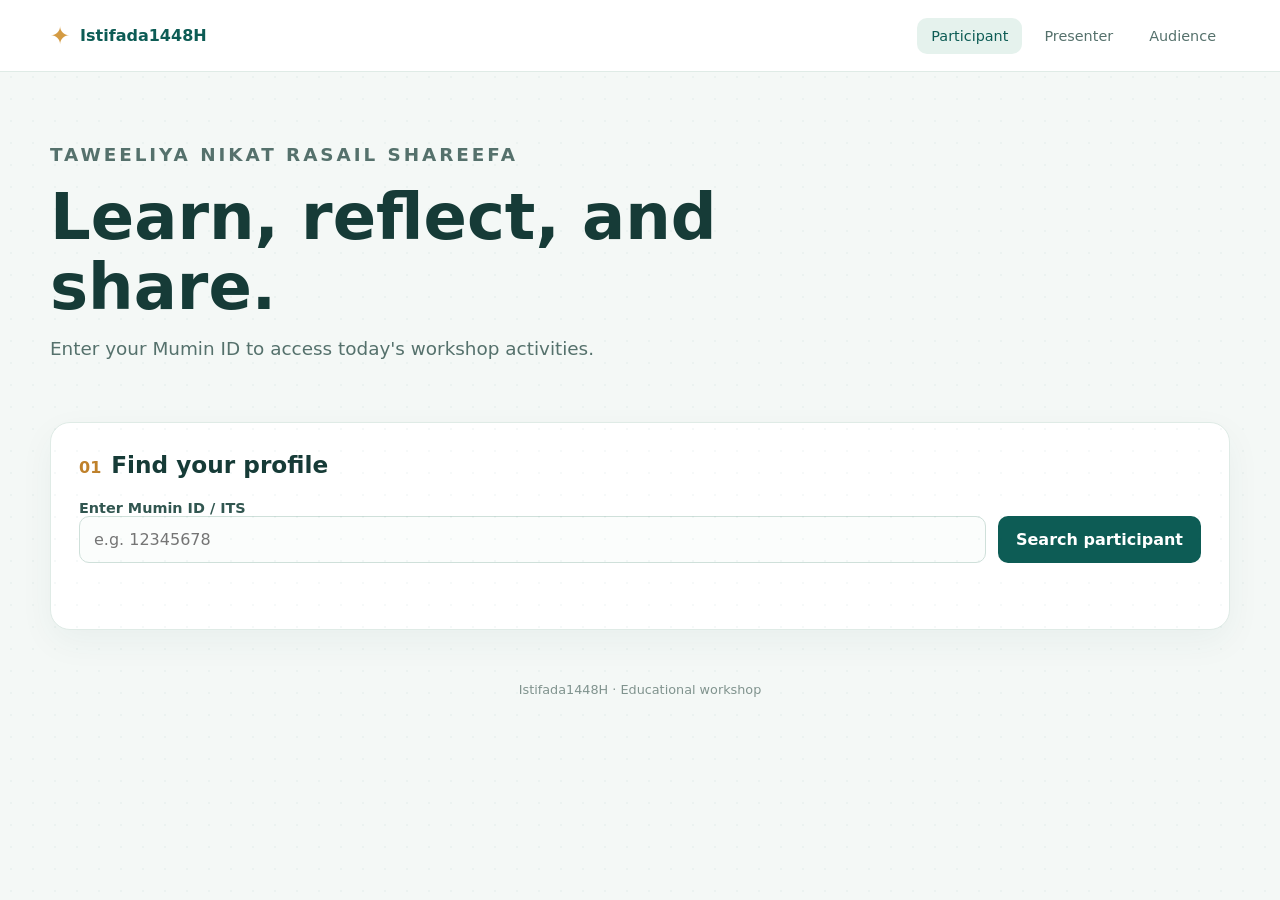
==== index.html @ 17bc210a "Build complete GitHub Pages workshop frontend" ====
<!doctype html>
<html lang="en" dir="ltr">
<head><meta charset="utf-8"><meta name="viewport" content="width=device-width,initial-scale=1"><meta name="theme-color" content="#0d5c55"><title>Istifada1448H · Quiz</title><link rel="stylesheet" href="css/style.css"></head>
<body data-page="participant"><header class="site-header"><div class="brand"><span class="brand-mark">✦</span><span id="brand-name">Istifada1448H</span></div><nav><a class="active" href="index.html">Participant</a><a href="presenter.html">Presenter</a><a href="audience.html">Audience</a></nav></header><main class="shell"><section class="hero"><p class="eyebrow">Taweeliya Nikat Rasail Shareefa</p><h1>Learn, reflect, and share.</h1><p>Enter your Mumin ID to access today's workshop activities.</p></section><section class="card" id="participant-panel"><div class="section-heading"><div><span class="step">01</span><h2>Find your profile</h2></div></div><form id="participant-form" class="inline-form"><label for="mumin-id">Enter Mumin ID / ITS</label><div class="input-action"><input id="mumin-id" required inputmode="numeric" autocomplete="off" placeholder="e.g. 12345678"><button class="btn primary" type="submit">Search participant</button></div></form><div id="participant-message" class="message" role="status"></div><div id="profile" class="profile hidden"></div></section><section id="actions" class="card hidden"><div class="section-heading"><div><span class="step">02</span><h2>Choose an activity</h2></div></div><div class="action-grid"><button id="start-quiz" class="action-card"><span class="action-icon">✎</span><strong>Take today's quiz</strong><small>Answer the daily questions</small></button><button id="ask-question" class="action-card"><span class="action-icon">?</span><strong>Ask a question</strong><small>Share with the presenter</small></button></div></section><section id="quiz-section" class="card hidden"><div id="quiz-root"></div></section><section id="question-section" class="card hidden"><div class="section-heading"><div><span class="step">03</span><h2>Ask a question</h2></div></div><form id="audience-form" class="form-grid"><label>Name<input id="question-name" required></label><label>Question type<select id="question-type"><option value="Text">Text</option><option value="Picture">Picture</option></select></label><label class="full">Question<textarea id="question-text" rows="5" required></textarea></label><label id="question-image-wrap" class="full hidden">Image<input id="question-image" type="file" accept="image/*"><small>Images are securely uploaded to the workshop Drive folder.</small></label><div class="full form-actions"><button class="btn ghost" type="button" id="cancel-question">Cancel</button><button class="btn primary" type="submit">Submit question</button></div><div id="question-message" class="message full"></div></form></section></main><footer>Istifada1448H · Educational workshop</footer><script src="js/config.js"></script><script src="js/utils.js"></script><script src="js/api.js"></script><script src="js/quiz.js"></script><script src="js/participant.js"></script></body></html>
---- css/style.css ----
@font-face{font-family:Kanz;src:url('../fonts/Kanz-al-Marjaan.woff2') format('woff2');font-display:swap}*{box-sizing:border-box}body{margin:0;background:#f4f8f6;color:#163b37;font:16px Inter,system-ui,-apple-system,sans-serif}body:before{content:'';position:fixed;inset:0;pointer-events:none;opacity:.035;background-image:radial-gradient(#0d5c55 1px,transparent 1px);background-size:22px 22px}h1,h2,h3,p{margin-top:0}h1{font-size:clamp(2rem,5vw,4rem);line-height:1.08;margin-bottom:1rem}h2{font-size:1.45rem}a{color:inherit;text-decoration:none}.site-header{height:72px;padding:0 max(22px,calc((100% - 1180px)/2));display:flex;align-items:center;justify-content:space-between;background:#fff;border-bottom:1px solid #dfebe6;position:sticky;top:0;z-index:5}.brand{font-weight:800;color:#0d5c55;display:flex;gap:10px;align-items:center}.brand-mark{color:#d49b43;font-size:1.5rem}nav{display:flex;gap:8px}nav a{padding:10px 14px;border-radius:10px;color:#55716c;font-size:.9rem}nav a.active,nav a:hover{background:#e5f2ed;color:#0d5c55}.shell{width:min(1180px,calc(100% - 32px));margin:auto}.hero{padding:72px 0 45px;max-width:740px}.hero p{color:#55716c;font-size:1.15rem}.eyebrow{color:#bf812b;text-transform:uppercase;letter-spacing:.16em;font-size:.72rem;font-weight:800}.card{background:#fff;border:1px solid #dfebe6;border-radius:20px;padding:28px;margin:0 0 22px;box-shadow:0 12px 35px #1d554b0d}.narrow{max-width:520px;margin:90px auto}.section-heading{display:flex;justify-content:space-between;align-items:center;margin-bottom:22px}.section-heading h2{display:inline;margin-left:10px}.step{color:#bf812b;font-weight:800}.inline-form label,label{display:grid;gap:8px;font-weight:650;color:#315650;font-size:.9rem}.input-action{display:flex;gap:12px}.input-action input{flex:1}input,textarea,select{border:1px solid #cfe0da;border-radius:10px;padding:13px 14px;background:#fbfdfc;color:#163b37;font:inherit;min-width:0}input:focus,textarea:focus,select:focus{outline:3px solid #c9e7dd;border-color:#0d5c55}.btn{border:0;border-radius:10px;padding:12px 18px;font:inherit;font-weight:750;cursor:pointer;transition:.2s}.btn:disabled{opacity:.55;cursor:wait}.primary{background:#0d5c55;color:white}.primary:hover{background:#094940}.secondary{background:#d49b43;color:#fff}.ghost{background:#edf5f2;color:#315650}.message{padding:12px;border-radius:10px;margin-top:14px}.message.error{background:#fff0ef;color:#a3342c}.message.success{background:#e7f6ec;color:#176b3c}.message.info{background:#eef7f5}.hidden{display:none!important}.profile-title{display:flex;align-items:center;gap:14px;border-bottom:1px solid #e4eee9;padding-bottom:18px;margin-bottom:18px}.avatar{width:48px;height:48px;border-radius:50%;display:grid;place-items:center;background:#d49b43;color:white;font-size:1.5rem;font-weight:800}.profile-title h3{margin:0}.profile-title p{margin:4px 0 0;color:#708781}.profile-grid{display:grid;grid-template-columns:repeat(auto-fit,minmax(150px,1fr));gap:18px}.profile-grid small,.result-grid small,.stat small{display:block;color:#738984;font-size:.75rem}.profile-grid strong{display:block;margin-top:4px}.action-grid{display:grid;grid-template-columns:repeat(2,1fr);gap:14px}.action-card{text-align:left;background:#f5faf8;border:1px solid #dbece5;border-radius:15px;padding:24px;cursor:pointer;color:#163b37}.action-card:hover{border-color:#0d5c55;transform:translateY(-2px)}.action-icon{display:block;color:#bf812b;font-size:2rem;margin-bottom:15px}.action-card strong,.action-card small{display:block}.action-card small{color:#6d827e;margin-top:6px}.quiz-head{display:flex;justify-content:space-between;align-items:center;gap:20px}.progress{width:180px;background:#e4eee9;height:8px;border-radius:8px}.progress span{display:block;background:#0d5c55;height:100%;border-radius:8px}.question{padding:25px 0}.question h3{font-size:1.35rem;line-height:1.5}.options{display:grid;gap:10px}.option{display:flex;align-items:center;gap:12px;padding:15px;border:1px solid #dbe9e4;border-radius:12px;cursor:pointer}.option:has(input:checked){border-color:#0d5c55;background:#edf8f3}.option input{accent-color:#0d5c55}.question-image{max-width:100%;max-height:330px;display:block;border-radius:12px;margin:15px 0}.quiz-nav,.form-actions{display:flex;justify-content:space-between;gap:10px}.form-grid{display:grid;grid-template-columns:repeat(2,1fr);gap:18px}.form-grid .full{grid-column:1/-1}.result{text-align:center;padding:20px}.success-icon{margin:auto auto 15px;width:60px;height:60px;border-radius:50%;display:grid;place-items:center;background:#dff3e5;color:#168047;font-size:2rem}.result-grid{display:grid;grid-template-columns:repeat(4,1fr);gap:10px;margin:28px 0}.result-grid div,.stat{background:#f4faf7;padding:18px;border-radius:12px}.result-grid strong{display:block;font-size:1.4rem;margin-top:5px}.dashboard{padding-top:45px}.dashboard-top,.panel-heading{display:flex;align-items:center;justify-content:space-between;gap:16px}.toolbar{display:flex;gap:8px;flex-wrap:wrap}.stat-grid{display:grid;grid-template-columns:repeat(5,1fr);gap:12px;margin:25px 0}.stat strong{font-size:1.7rem;display:block;margin-top:7px}.tabs{display:flex;gap:4px;overflow:auto;margin-bottom:18px}.tabs button{border:0;background:transparent;padding:12px 15px;color:#66817b;cursor:pointer;white-space:nowrap}.tabs button.active{color:#0d5c55;border-bottom:3px solid #d49b43;font-weight:750}.tab-panel{display:none}.tab-panel.active{display:block}.table-wrap{overflow:auto}table{border-collapse:collapse;width:100%;font-size:.88rem}th,td{text-align:left;padding:12px;border-bottom:1px solid #e5efeb;white-space:nowrap}th{color:#66817b;font-size:.75rem;text-transform:uppercase}.empty{color:#738984}.settings-grid{display:grid;grid-template-columns:repeat(3,1fr);gap:15px}.settings-grid input{width:100%}footer{text-align:center;color:#80938e;font-size:.8rem;padding:30px}.audience-page{background:#092f2d;color:#fff}.audience-shell{min-height:100vh;width:min(1250px,calc(100% - 70px));margin:auto;padding:45px 0;position:relative}.audience-brand{font-size:1.3rem;font-weight:800;color:#f0c678}.audience-meta{display:flex;gap:12px;justify-content:flex-end}.audience-meta span{background:#ffffff16;border:1px solid #ffffff22;padding:10px 15px;border-radius:30px;color:#d5e8df}.audience-hero{text-align:center;padding:13vh 0 10vh}.audience-hero h1{font-size:clamp(3rem,8vw,8rem);font-family:Kanz,Georgia,serif}.audience-hero p:last-child{font-size:1.3rem;color:#b9d7cb}.audience-questions{display:grid;grid-template-columns:repeat(2,1fr);gap:15px}.audience-question{background:#ffffff0d;border:1px solid #ffffff1c;border-radius:18px;padding:25px}.audience-question h2{line-height:1.4}.badge{color:#f0c678;text-transform:uppercase;font-size:.7rem;letter-spacing:.1em}.answer{color:#c9e8da}.leaderboard{margin:35px auto;max-width:650px}.leaderboard h2{text-align:center}.leaderboard div{display:flex;justify-content:space-between;padding:16px;border-bottom:1px solid #ffffff20}.audience-clock{position:fixed;bottom:24px;right:30px;color:#9bc2b5}@media(max-width:760px){.site-header{height:auto;padding:15px;align-items:flex-start;gap:12px;flex-direction:column}nav{width:100%;justify-content:space-between}.hero{padding:45px 0 28px}.input-action,.dashboard-top,.panel-heading{align-items:stretch;flex-direction:column}.action-grid,.form-grid{grid-template-columns:1fr}.form-grid .full{grid-column:auto}.stat-grid{grid-template-columns:repeat(2,1fr)}.result-grid{grid-template-columns:repeat(2,1fr)}.settings-grid{grid-template-columns:1fr}.audience-shell{width:calc(100% - 30px);padding:25px 0}.audience-meta{justify-content:flex-start;flex-wrap:wrap}.audience-hero{padding:10vh 0}.audience-questions{grid-template-columns:1fr}}
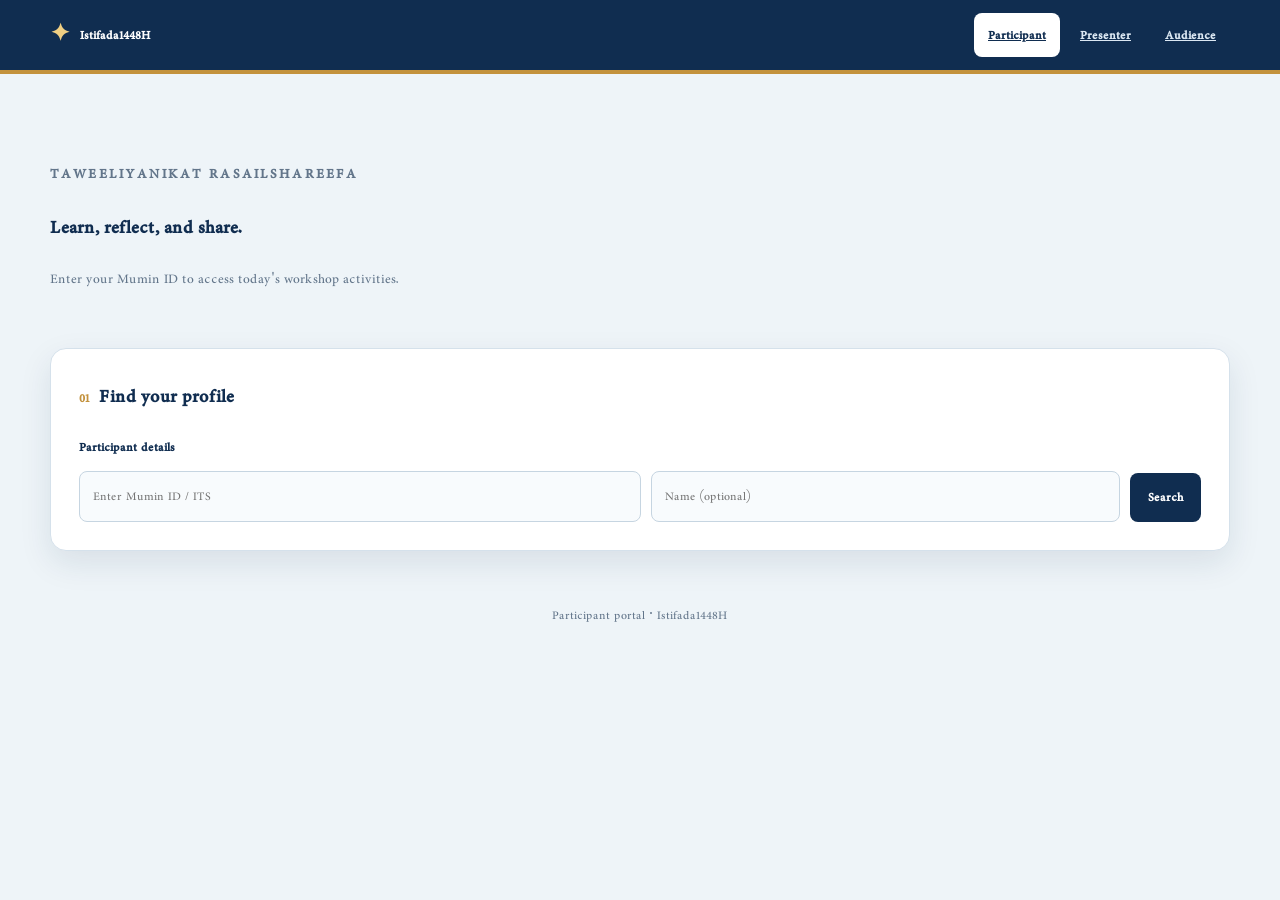
==== commit c6dbfc00: "Update participant identity display, Kanz typography, and audience group header" ====
--- a/index.html
+++ b/index.html
@@ -1,4 +1,21 @@
 <!doctype html>
 <html lang="en" dir="ltr">
-<head><meta charset="utf-8"><meta name="viewport" content="width=device-width,initial-scale=1"><meta name="theme-color" content="#0d5c55"><title>Istifada1448H · Quiz</title><link rel="stylesheet" href="css/style.css"></head>
-<body data-page="participant"><header class="site-header"><div class="brand"><span class="brand-mark">✦</span><span id="brand-name">Istifada1448H</span></div><nav><a class="active" href="index.html">Participant</a><a href="presenter.html">Presenter</a><a href="audience.html">Audience</a></nav></header><main class="shell"><section class="hero"><p class="eyebrow">Taweeliya Nikat Rasail Shareefa</p><h1>Learn, reflect, and share.</h1><p>Enter your Mumin ID to access today's workshop activities.</p></section><section class="card" id="participant-panel"><div class="section-heading"><div><span class="step">01</span><h2>Find your profile</h2></div></div><form id="participant-form" class="inline-form"><label for="mumin-id">Enter Mumin ID / ITS</label><div class="input-action"><input id="mumin-id" required inputmode="numeric" autocomplete="off" placeholder="e.g. 12345678"><button class="btn primary" type="submit">Search participant</button></div></form><div id="participant-message" class="message" role="status"></div><div id="profile" class="profile hidden"></div></section><section id="actions" class="card hidden"><div class="section-heading"><div><span class="step">02</span><h2>Choose an activity</h2></div></div><div class="action-grid"><button id="start-quiz" class="action-card"><span class="action-icon">✎</span><strong>Take today's quiz</strong><small>Answer the daily questions</small></button><button id="ask-question" class="action-card"><span class="action-icon">?</span><strong>Ask a question</strong><small>Share with the presenter</small></button></div></section><section id="quiz-section" class="card hidden"><div id="quiz-root"></div></section><section id="question-section" class="card hidden"><div class="section-heading"><div><span class="step">03</span><h2>Ask a question</h2></div></div><form id="audience-form" class="form-grid"><label>Name<input id="question-name" required></label><label>Question type<select id="question-type"><option value="Text">Text</option><option value="Picture">Picture</option></select></label><label class="full">Question<textarea id="question-text" rows="5" required></textarea></label><label id="question-image-wrap" class="full hidden">Image<input id="question-image" type="file" accept="image/*"><small>Images are securely uploaded to the workshop Drive folder.</small></label><div class="full form-actions"><button class="btn ghost" type="button" id="cancel-question">Cancel</button><button class="btn primary" type="submit">Submit question</button></div><div id="question-message" class="message full"></div></form></section></main><footer>Istifada1448H · Educational workshop</footer><script src="js/config.js"></script><script src="js/utils.js"></script><script src="js/api.js"></script><script src="js/quiz.js"></script><script src="js/participant.js"></script></body></html>
+<head>
+  <meta charset="utf-8"><meta name="viewport" content="width=device-width,initial-scale=1">
+  <meta name="theme-color" content="#102d50"><title>Istifada1448H · Quiz</title>
+  <link rel="stylesheet" href="css/style.css">
+</head>
+<body data-page="participant">
+<header class="site-header"><div class="brand"><span class="brand-mark">✦</span><span>Istifada1448H</span></div><nav><a class="active" href="index.html">Participant</a><a href="presenter.html">Presenter</a><a href="audience.html">Audience</a></nav></header>
+<main class="shell">
+<section class="hero"><p class="eyebrow">TaweeliyaNikat RasailShareefa</p><h1>Learn, reflect, and share.</h1><p>Enter your Mumin ID to access today’s workshop activities.</p></section>
+<section class="card" id="participant-panel"><div class="section-heading"><div><span class="step">01</span><h2>Find your profile</h2></div></div>
+<form id="participant-form" class="inline-form"><label for="mumin-id">Participant details</label><div class="search-row"><input id="mumin-id" name="muminId" required inputmode="numeric" autocomplete="off" placeholder="Enter Mumin ID / ITS"><input id="search-name" name="name" placeholder="Name (optional)" autocomplete="name"><button class="btn primary" type="submit">Search</button></div></form>
+<div id="participant-message" class="message hidden" role="status"></div><div id="profile" class="profile hidden"></div></section>
+<section id="actions" class="card hidden"><div class="section-heading"><div><span class="step">02</span><h2>Choose an activity</h2></div></div><div class="action-grid"><button id="start-quiz" class="action-card" type="button"><span class="action-icon">✎</span><strong>Take today's quiz</strong><small>Answer the daily questions</small></button><button id="ask-question" class="action-card" type="button"><span class="action-icon">?</span><strong>Ask a question</strong><small>Share with the presenter</small></button></div></section>
+<section id="quiz-section" class="card hidden"><div id="quiz-root"></div></section>
+<section id="question-section" class="card hidden"><div class="section-heading"><div><span class="step">03</span><h2>Ask a question</h2></div></div><form id="audience-form" class="form-grid"><label>Question type<select id="question-type"><option value="Text">Text</option><option value="Picture">Picture</option></select></label><label class="full">Question<textarea id="question-text" rows="5" required></textarea></label><label id="question-image-wrap" class="full hidden">Image<input id="question-image" type="file" accept="image/*"><small>Images are securely uploaded through the backend.</small></label><div class="full form-actions"><button id="cancel-question" class="btn ghost" type="button">Cancel</button><button class="btn primary" type="submit">Submit question</button></div><div id="question-message" class="message full hidden" role="status"></div></form></section>
+</main>
+<footer><span id="participant-footer-name">Participant portal</span> · Istifada1448H</footer>
+<script src="js/config.js"></script><script src="js/utils.js"></script><script src="js/api.js"></script><script src="js/quiz.js"></script><script src="js/participant.js"></script>
+</body></html>
--- a/css/style.css
+++ b/css/style.css
@@ -1 +1,3 @@
-@font-face{font-family:Kanz;src:url('../fonts/Kanz-al-Marjaan.woff2') format('woff2');font-display:swap}*{box-sizing:border-box}body{margin:0;background:#f4f8f6;color:#163b37;font:16px Inter,system-ui,-apple-system,sans-serif}body:before{content:'';position:fixed;inset:0;pointer-events:none;opacity:.035;background-image:radial-gradient(#0d5c55 1px,transparent 1px);background-size:22px 22px}h1,h2,h3,p{margin-top:0}h1{font-size:clamp(2rem,5vw,4rem);line-height:1.08;margin-bottom:1rem}h2{font-size:1.45rem}a{color:inherit;text-decoration:none}.site-header{height:72px;padding:0 max(22px,calc((100% - 1180px)/2));display:flex;align-items:center;justify-content:space-between;background:#fff;border-bottom:1px solid #dfebe6;position:sticky;top:0;z-index:5}.brand{font-weight:800;color:#0d5c55;display:flex;gap:10px;align-items:center}.brand-mark{color:#d49b43;font-size:1.5rem}nav{display:flex;gap:8px}nav a{padding:10px 14px;border-radius:10px;color:#55716c;font-size:.9rem}nav a.active,nav a:hover{background:#e5f2ed;color:#0d5c55}.shell{width:min(1180px,calc(100% - 32px));margin:auto}.hero{padding:72px 0 45px;max-width:740px}.hero p{color:#55716c;font-size:1.15rem}.eyebrow{color:#bf812b;text-transform:uppercase;letter-spacing:.16em;font-size:.72rem;font-weight:800}.card{background:#fff;border:1px solid #dfebe6;border-radius:20px;padding:28px;margin:0 0 22px;box-shadow:0 12px 35px #1d554b0d}.narrow{max-width:520px;margin:90px auto}.section-heading{display:flex;justify-content:space-between;align-items:center;margin-bottom:22px}.section-heading h2{display:inline;margin-left:10px}.step{color:#bf812b;font-weight:800}.inline-form label,label{display:grid;gap:8px;font-weight:650;color:#315650;font-size:.9rem}.input-action{display:flex;gap:12px}.input-action input{flex:1}input,textarea,select{border:1px solid #cfe0da;border-radius:10px;padding:13px 14px;background:#fbfdfc;color:#163b37;font:inherit;min-width:0}input:focus,textarea:focus,select:focus{outline:3px solid #c9e7dd;border-color:#0d5c55}.btn{border:0;border-radius:10px;padding:12px 18px;font:inherit;font-weight:750;cursor:pointer;transition:.2s}.btn:disabled{opacity:.55;cursor:wait}.primary{background:#0d5c55;color:white}.primary:hover{background:#094940}.secondary{background:#d49b43;color:#fff}.ghost{background:#edf5f2;color:#315650}.message{padding:12px;border-radius:10px;margin-top:14px}.message.error{background:#fff0ef;color:#a3342c}.message.success{background:#e7f6ec;color:#176b3c}.message.info{background:#eef7f5}.hidden{display:none!important}.profile-title{display:flex;align-items:center;gap:14px;border-bottom:1px solid #e4eee9;padding-bottom:18px;margin-bottom:18px}.avatar{width:48px;height:48px;border-radius:50%;display:grid;place-items:center;background:#d49b43;color:white;font-size:1.5rem;font-weight:800}.profile-title h3{margin:0}.profile-title p{margin:4px 0 0;color:#708781}.profile-grid{display:grid;grid-template-columns:repeat(auto-fit,minmax(150px,1fr));gap:18px}.profile-grid small,.result-grid small,.stat small{display:block;color:#738984;font-size:.75rem}.profile-grid strong{display:block;margin-top:4px}.action-grid{display:grid;grid-template-columns:repeat(2,1fr);gap:14px}.action-card{text-align:left;background:#f5faf8;border:1px solid #dbece5;border-radius:15px;padding:24px;cursor:pointer;color:#163b37}.action-card:hover{border-color:#0d5c55;transform:translateY(-2px)}.action-icon{display:block;color:#bf812b;font-size:2rem;margin-bottom:15px}.action-card strong,.action-card small{display:block}.action-card small{color:#6d827e;margin-top:6px}.quiz-head{display:flex;justify-content:space-between;align-items:center;gap:20px}.progress{width:180px;background:#e4eee9;height:8px;border-radius:8px}.progress span{display:block;background:#0d5c55;height:100%;border-radius:8px}.question{padding:25px 0}.question h3{font-size:1.35rem;line-height:1.5}.options{display:grid;gap:10px}.option{display:flex;align-items:center;gap:12px;padding:15px;border:1px solid #dbe9e4;border-radius:12px;cursor:pointer}.option:has(input:checked){border-color:#0d5c55;background:#edf8f3}.option input{accent-color:#0d5c55}.question-image{max-width:100%;max-height:330px;display:block;border-radius:12px;margin:15px 0}.quiz-nav,.form-actions{display:flex;justify-content:space-between;gap:10px}.form-grid{display:grid;grid-template-columns:repeat(2,1fr);gap:18px}.form-grid .full{grid-column:1/-1}.result{text-align:center;padding:20px}.success-icon{margin:auto auto 15px;width:60px;height:60px;border-radius:50%;display:grid;place-items:center;background:#dff3e5;color:#168047;font-size:2rem}.result-grid{display:grid;grid-template-columns:repeat(4,1fr);gap:10px;margin:28px 0}.result-grid div,.stat{background:#f4faf7;padding:18px;border-radius:12px}.result-grid strong{display:block;font-size:1.4rem;margin-top:5px}.dashboard{padding-top:45px}.dashboard-top,.panel-heading{display:flex;align-items:center;justify-content:space-between;gap:16px}.toolbar{display:flex;gap:8px;flex-wrap:wrap}.stat-grid{display:grid;grid-template-columns:repeat(5,1fr);gap:12px;margin:25px 0}.stat strong{font-size:1.7rem;display:block;margin-top:7px}.tabs{display:flex;gap:4px;overflow:auto;margin-bottom:18px}.tabs button{border:0;background:transparent;padding:12px 15px;color:#66817b;cursor:pointer;white-space:nowrap}.tabs button.active{color:#0d5c55;border-bottom:3px solid #d49b43;font-weight:750}.tab-panel{display:none}.tab-panel.active{display:block}.table-wrap{overflow:auto}table{border-collapse:collapse;width:100%;font-size:.88rem}th,td{text-align:left;padding:12px;border-bottom:1px solid #e5efeb;white-space:nowrap}th{color:#66817b;font-size:.75rem;text-transform:uppercase}.empty{color:#738984}.settings-grid{display:grid;grid-template-columns:repeat(3,1fr);gap:15px}.settings-grid input{width:100%}footer{text-align:center;color:#80938e;font-size:.8rem;padding:30px}.audience-page{background:#092f2d;color:#fff}.audience-shell{min-height:100vh;width:min(1250px,calc(100% - 70px));margin:auto;padding:45px 0;position:relative}.audience-brand{font-size:1.3rem;font-weight:800;color:#f0c678}.audience-meta{display:flex;gap:12px;justify-content:flex-end}.audience-meta span{background:#ffffff16;border:1px solid #ffffff22;padding:10px 15px;border-radius:30px;color:#d5e8df}.audience-hero{text-align:center;padding:13vh 0 10vh}.audience-hero h1{font-size:clamp(3rem,8vw,8rem);font-family:Kanz,Georgia,serif}.audience-hero p:last-child{font-size:1.3rem;color:#b9d7cb}.audience-questions{display:grid;grid-template-columns:repeat(2,1fr);gap:15px}.audience-question{background:#ffffff0d;border:1px solid #ffffff1c;border-radius:18px;padding:25px}.audience-question h2{line-height:1.4}.badge{color:#f0c678;text-transform:uppercase;font-size:.7rem;letter-spacing:.1em}.answer{color:#c9e8da}.leaderboard{margin:35px auto;max-width:650px}.leaderboard h2{text-align:center}.leaderboard div{display:flex;justify-content:space-between;padding:16px;border-bottom:1px solid #ffffff20}.audience-clock{position:fixed;bottom:24px;right:30px;color:#9bc2b5}@media(max-width:760px){.site-header{height:auto;padding:15px;align-items:flex-start;gap:12px;flex-direction:column}nav{width:100%;justify-content:space-between}.hero{padding:45px 0 28px}.input-action,.dashboard-top,.panel-heading{align-items:stretch;flex-direction:column}.action-grid,.form-grid{grid-template-columns:1fr}.form-grid .full{grid-column:auto}.stat-grid{grid-template-columns:repeat(2,1fr)}.result-grid{grid-template-columns:repeat(2,1fr)}.settings-grid{grid-template-columns:1fr}.audience-shell{width:calc(100% - 30px);padding:25px 0}.audience-meta{justify-content:flex-start;flex-wrap:wrap}.audience-hero{padding:10vh 0}.audience-questions{grid-template-columns:1fr}}
+@font-face{font-family:Kanz;src:url('../fonts/Kanz-al-Marjaan.woff2') format('woff2');font-display:swap}
+:root{--navy:#102d50;--navy2:#183f6b;--ink:#1c3046;--muted:#62758a;--paper:#fff;--pastel:#eef4f8;--pastel2:#f8fbfd;--line:#d5e1eb;--gold:#c3923d;--success:#1f7a52;--danger:#aa3d39;--shadow:0 12px 32px rgba(16,45,80,.1)}
+*{box-sizing:border-box}html{scroll-behavior:smooth}body{margin:0;background:var(--pastel);color:var(--ink);font:16px/1.55 Kanz,Georgia,"Times New Roman",serif}.site-header{height:74px;display:flex;align-items:center;justify-content:space-between;padding:0 max(22px,calc((100% - 1180px)/2));background:var(--navy);color:#fff;border-bottom:4px solid var(--gold);position:sticky;top:0;z-index:10}.brand{display:flex;gap:10px;align-items:center;font-weight:700}.brand-mark{color:#f0cf83;font-size:1.5rem}nav{display:flex;gap:6px}nav a{padding:10px 14px;border-radius:8px;color:#dce8f3;font-family:Kanz,Georgia,serif;font-weight:700}nav a.active,nav a:hover{background:#fff;color:var(--navy)}.shell{width:min(1180px,calc(100% - 32px));margin:auto}.hero{padding:68px 0 38px;max-width:760px}.hero h1,.dashboard h1{font-weight:700;color:var(--navy)}.hero p{color:var(--muted);font-size:1.12rem}.eyebrow{color:var(--gold);font-weight:700;text-transform:uppercase;letter-spacing:.12em;font-size:.75rem}.card{background:var(--paper);border:1px solid var(--line);border-radius:16px;padding:28px;margin-bottom:22px;box-shadow:var(--shadow)}h2{color:var(--navy)}label{display:grid;gap:7px;color:var(--navy);font-weight:700}input,select,textarea{width:100%;border:1px solid #c6d5e1;border-radius:8px;padding:12px 13px;background:var(--pastel2);color:var(--ink);font:inherit}.search-row{display:grid;grid-template-columns:1.2fr 1fr auto;gap:10px;align-items:end}.search-row input{min-width:0}.btn{border:0;border-radius:8px;padding:12px 18px;min-height:44px;font:inherit;font-weight:700;cursor:pointer}.primary{background:var(--navy);color:#fff}.secondary{background:var(--gold);color:#fff}.ghost{background:#e6eef5;color:var(--navy)}.message{padding:12px 14px;border-radius:8px;margin-top:14px}.message.info{background:#e5f0f7;color:var(--navy)}.message.success{background:#e5f4eb;color:var(--success)}.message.error{background:#fbeceb;color:var(--danger)}.hidden{display:none!important}.section-heading{margin-bottom:20px}.step{color:var(--gold);font-weight:700}.section-heading h2{display:inline;margin-left:10px}.inline-form{display:grid;gap:12px}.profile-grid{display:grid;grid-template-columns:repeat(auto-fit,minmax(160px,1fr));gap:16px}.profile-grid small,.stat small,.result-grid small{display:block;color:var(--muted);font-size:.75rem;text-transform:uppercase;letter-spacing:.06em}.profile-grid strong{display:block;color:var(--navy);margin-top:4px}.action-grid{display:grid;grid-template-columns:repeat(2,1fr);gap:14px}.action-card{background:var(--pastel2);border:1px solid var(--line);border-radius:12px;padding:22px;text-align:left;color:var(--navy);cursor:pointer}.action-icon{display:block;color:var(--gold);font-size:2rem;margin-bottom:12px}.action-card strong,.action-card small{display:block}.action-card small{color:var(--muted);margin-top:5px}.options{display:grid;gap:10px}.option{display:flex;align-items:center;gap:10px;padding:13px;border:1px solid var(--line);border-radius:9px;background:var(--pastel2)}.option input{width:auto}.question-image{max-height:330px;border-radius:10px;margin:14px 0}.quiz-head,.dashboard-top,.panel-heading{display:flex;align-items:center;justify-content:space-between;gap:16px}.progress{width:180px;height:8px;border-radius:9px;background:#dce7ef;overflow:hidden}.progress span{display:block;height:100%;background:var(--navy2)}.quiz-nav,.form-actions,.modal-actions{display:flex;justify-content:space-between;gap:10px}.result-grid{display:grid;grid-template-columns:repeat(4,1fr);gap:12px;margin:22px 0}.result-grid>div,.stat{background:var(--pastel2);border:1px solid var(--line);border-radius:10px;padding:16px}.result-grid strong,.stat strong{display:block;color:var(--navy);font-size:1.35rem;margin-top:5px}.dashboard{padding-top:42px}.toolbar{display:flex;gap:8px;flex-wrap:wrap}.toolbar select{min-width:140px}.stat-grid{display:grid;grid-template-columns:repeat(5,1fr);gap:12px;margin:24px 0}.tabs{display:flex;gap:4px;overflow:auto;border-bottom:1px solid var(--line);margin-bottom:18px}.tabs button{border:0;border-bottom:3px solid transparent;background:transparent;padding:12px 14px;color:var(--muted);font:inherit;font-weight:700;white-space:nowrap;cursor:pointer}.tabs button.active{color:var(--navy);border-bottom-color:var(--gold)}.tab-panel{display:none}.tab-panel.active{display:block}.table-wrap{overflow:auto}table{border-collapse:collapse;width:100%;min-width:720px}th,td{text-align:left;padding:11px;border-bottom:1px solid var(--line)}th{color:var(--navy);font-size:.75rem;text-transform:uppercase}.settings-grid{display:grid;grid-template-columns:repeat(3,1fr);gap:14px}.modal{position:fixed;inset:0;z-index:100;display:grid;place-items:center;padding:18px;background:rgba(16,45,80,.55)}.modal-content{width:min(760px,100%);max-height:90vh;overflow:auto;background:#fff;border-radius:16px;padding:24px}.modal-header{display:flex;justify-content:space-between;align-items:center}.modal-close{border:0;background:#e6eef5;border-radius:50%;width:34px;height:34px}.modal-body{display:grid;grid-template-columns:repeat(2,1fr);gap:14px}.modal-body .full{grid-column:1/-1}.audience-page{background:var(--navy);color:#fff}.audience-shell{width:min(1250px,calc(100% - 70px));min-height:100vh;margin:auto;padding:42px 0}.audience-brand{color:#f0cf83;font-weight:700;font-size:1.3rem}.audience-meta{display:flex;justify-content:flex-end;gap:10px;flex-wrap:wrap}.audience-meta span{padding:9px 14px;border:1px solid #ffffff28;border-radius:30px;color:#dbe8f2}.audience-hero{text-align:center;padding:12vh 0 8vh}.audience-hero h1{color:#fff;font-size:clamp(3rem,8vw,8rem)}.audience-hero p:last-child{color:#c8d9e7;font-size:1.2rem}.audience-group-heading{grid-column:1/-1;color:#f0cf83;font-size:1.5rem;font-weight:700;border-bottom:1px solid #ffffff35;padding-bottom:10px}.audience-questions{display:grid;grid-template-columns:repeat(2,1fr);gap:15px}.audience-question{padding:22px;border:1px solid #ffffff22;border-radius:14px;background:#ffffff0d}.audience-question h2{color:#fff}.badge{color:#f0cf83;font-size:.75rem;text-transform:uppercase}.answer{color:#d5e6ef}.leaderboard{max-width:700px;margin:30px auto}.leaderboard h2{text-align:center;color:#fff}.leaderboard-row{display:flex;justify-content:space-between;gap:12px;padding:14px;border-bottom:1px solid #ffffff22}.audience-clock{position:fixed;right:28px;bottom:20px;color:#bdd1df}footer{font-family:Kanz,Georgia,serif;text-align:center;color:var(--muted);padding:30px}@media(max-width:800px){.site-header{height:auto;align-items:flex-start;gap:12px;flex-direction:column;padding:15px 18px}.search-row,.dashboard-top,.panel-heading{grid-template-columns:1fr;align-items:stretch;flex-direction:column}.action-grid,.form-grid,.modal-body,.settings-grid,.audience-questions{grid-template-columns:1fr}.form-grid .full,.modal-body .full{grid-column:auto}.stat-grid{grid-template-columns:repeat(2,1fr)}.result-grid{grid-template-columns:repeat(2,1fr)}.audience-shell{width:calc(100% - 30px)}}
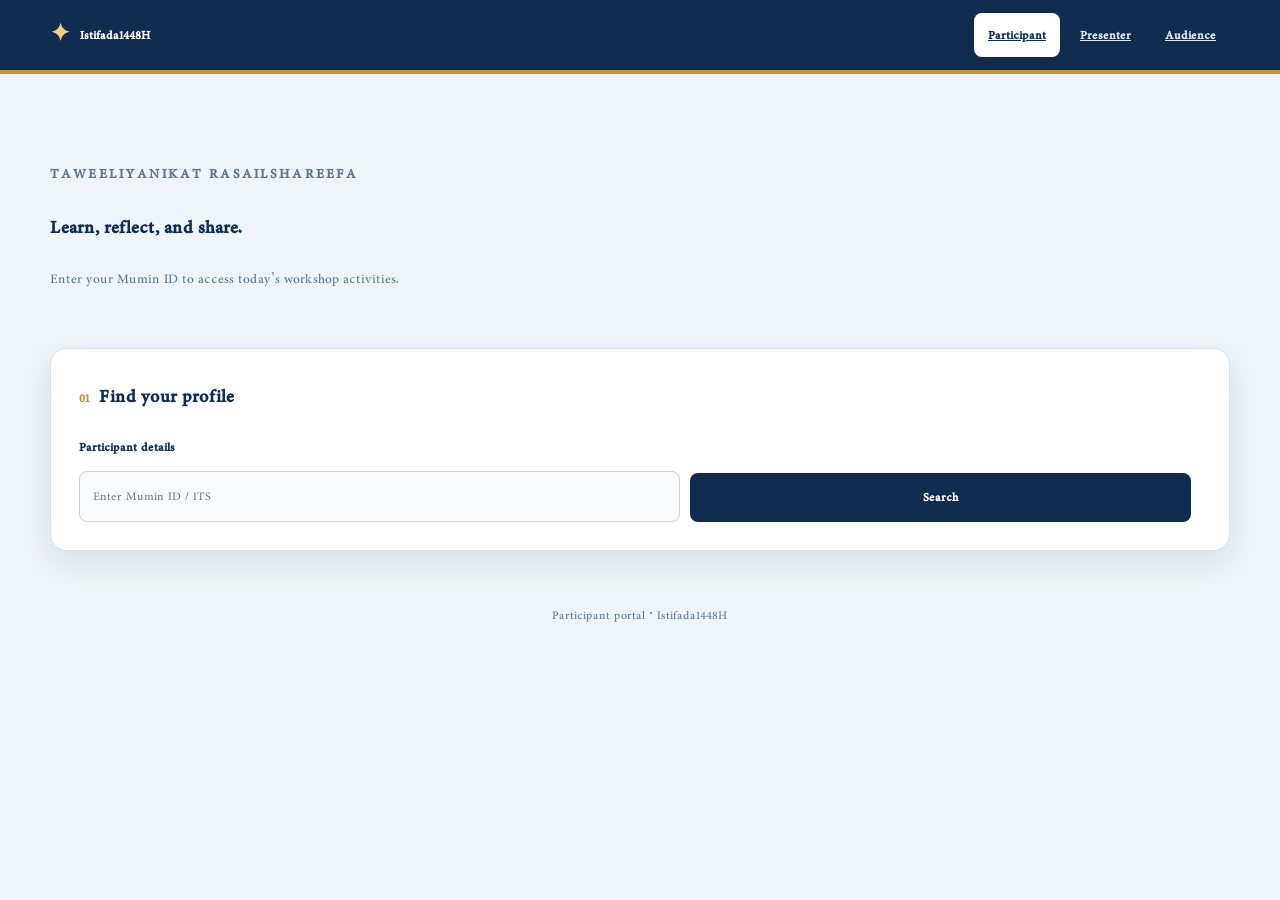
==== commit d6208de4: "Show participant name as label only after ID lookup" ====
--- a/index.html
+++ b/index.html
@@ -10,7 +10,7 @@
 <main class="shell">
 <section class="hero"><p class="eyebrow">TaweeliyaNikat RasailShareefa</p><h1>Learn, reflect, and share.</h1><p>Enter your Mumin ID to access today’s workshop activities.</p></section>
 <section class="card" id="participant-panel"><div class="section-heading"><div><span class="step">01</span><h2>Find your profile</h2></div></div>
-<form id="participant-form" class="inline-form"><label for="mumin-id">Participant details</label><div class="search-row"><input id="mumin-id" name="muminId" required inputmode="numeric" autocomplete="off" placeholder="Enter Mumin ID / ITS"><input id="search-name" name="name" placeholder="Name (optional)" autocomplete="name"><button class="btn primary" type="submit">Search</button></div></form>
+<form id="participant-form" class="inline-form"><label for="mumin-id">Participant details</label><div class="search-row"><input id="mumin-id" name="muminId" required inputmode="numeric" autocomplete="off" placeholder="Enter Mumin ID / ITS"><button class="btn primary" type="submit">Search</button></div><div id="search-name-display" class="identity-label hidden" aria-live="polite"><span class="identity-label-title">Name</span><strong id="search-name"></strong></div></form>
 <div id="participant-message" class="message hidden" role="status"></div><div id="profile" class="profile hidden"></div></section>
 <section id="actions" class="card hidden"><div class="section-heading"><div><span class="step">02</span><h2>Choose an activity</h2></div></div><div class="action-grid"><button id="start-quiz" class="action-card" type="button"><span class="action-icon">✎</span><strong>Take today's quiz</strong><small>Answer the daily questions</small></button><button id="ask-question" class="action-card" type="button"><span class="action-icon">?</span><strong>Ask a question</strong><small>Share with the presenter</small></button></div></section>
 <section id="quiz-section" class="card hidden"><div id="quiz-root"></div></section>
